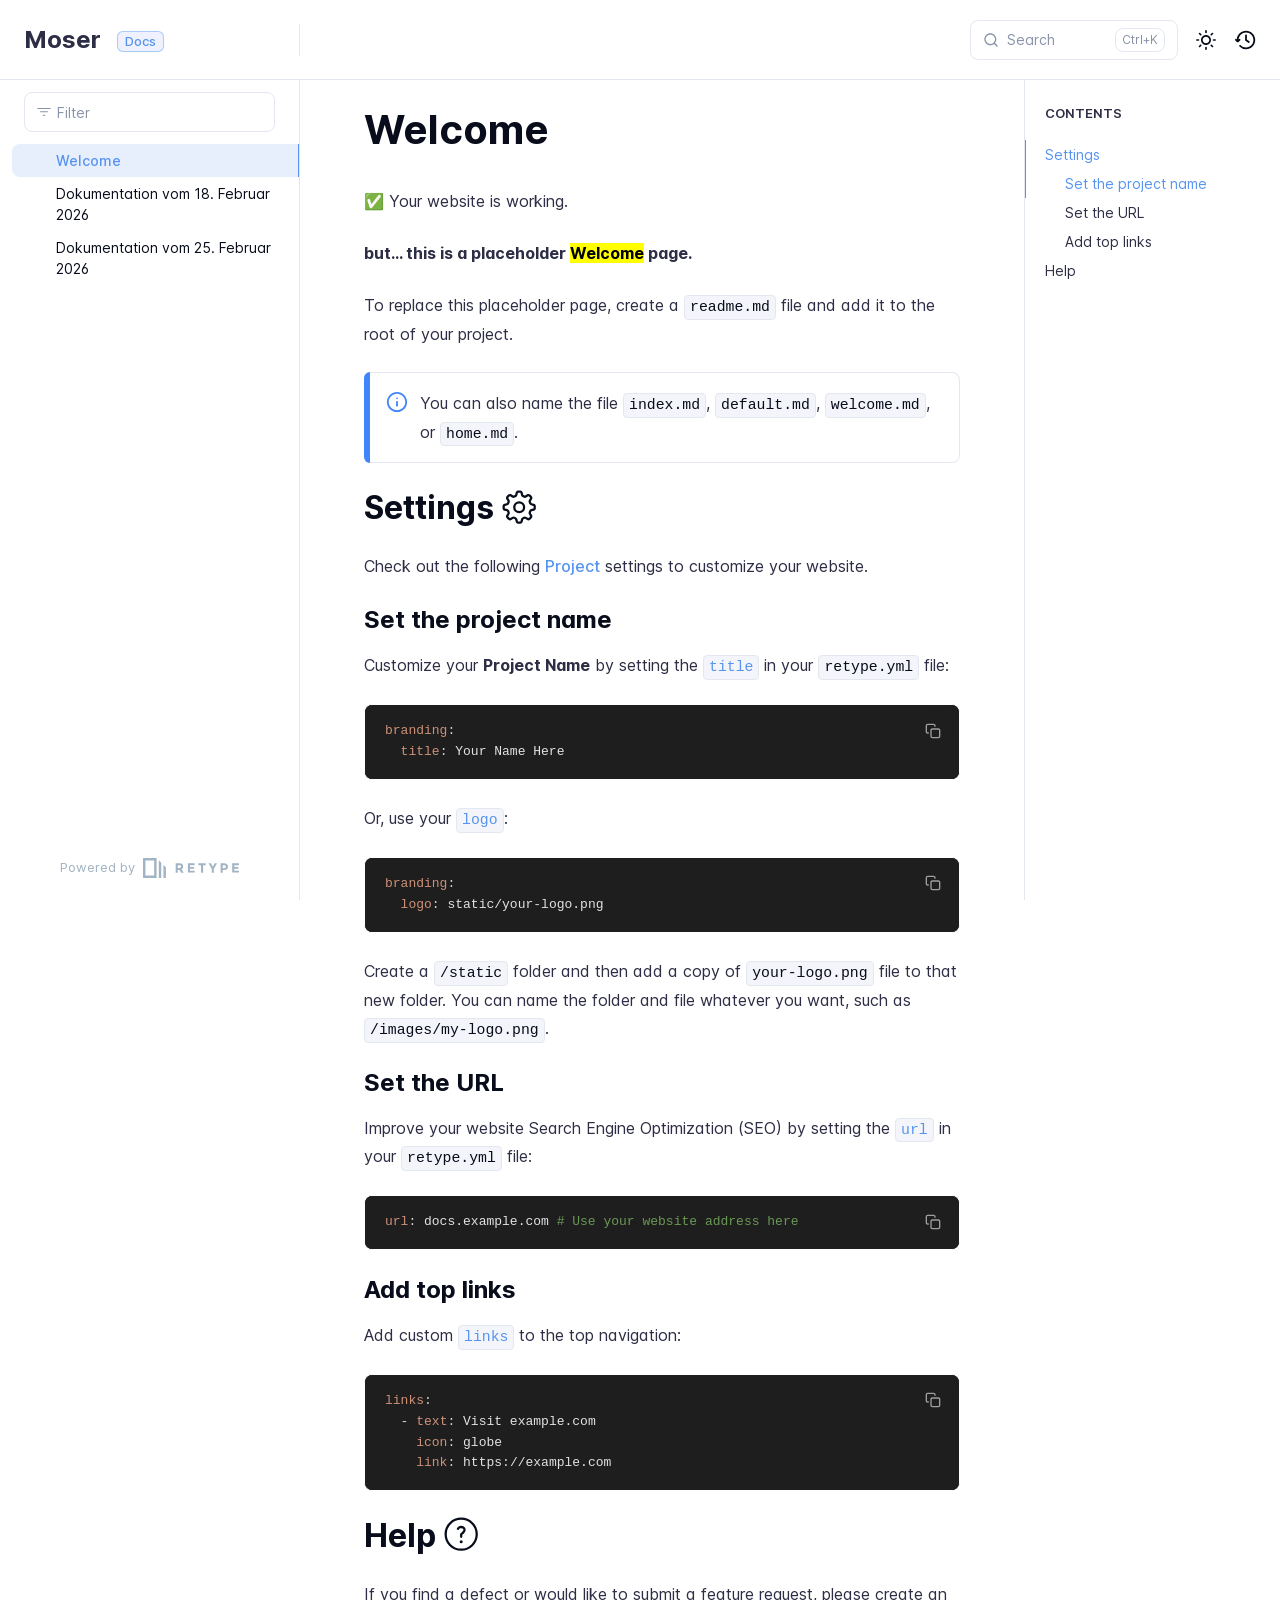
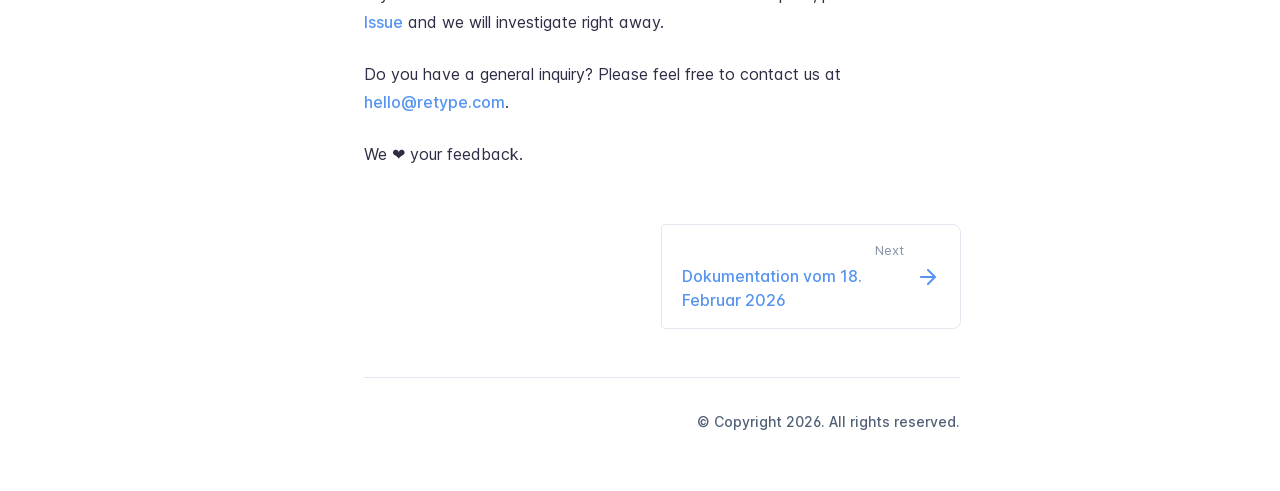
==== index.html @ 9b111029 "Refreshes Retype-generated documentation. Process triggered by damoser1." ====
<!DOCTYPE html>
<html lang="en" class="h-full">
<head>
    <meta charset="UTF-8">
    <meta name="viewport" content="width=device-width,initial-scale=1">
    <meta name="color-scheme" content="light dark">
    <meta name="turbo-cache-control" content="no-cache" data-turbo-track="reload" data-track-token="4.1.0.825922813975">

    <!-- See retype.com -->
    <meta name="generator" content="Retype 4.1.0">

    <!-- Primary Meta Tags -->
    <title>Welcome</title>
    <meta name="title" content="Welcome">
    <meta name="description" content="✅ Your website is working.">

    <!-- Canonical -->
    <link rel="canonical" href="/">

    <!-- Open Graph -->
    <meta property="og:type" content="website">
    <meta property="og:url" content="/">
    <meta property="og:title" content="Welcome">
    <meta property="og:description" content="✅ Your website is working.">
    <meta property="og:site_name" content="Moser">
    <meta property="og:locale" content="en_US">

    <script data-cfasync="false">(function(){var cl=document.documentElement.classList,ls=localStorage.getItem("retype_scheme"),hd=cl.contains("dark"),hl=cl.contains("light"),wm=window.matchMedia&&window.matchMedia("(prefers-color-scheme: dark)").matches;if(ls==="dark"||(!ls&&wm&&!hd&&!hl)){cl.remove("light");cl.add("dark")}else if(ls==="light"||(!ls&&!wm&&!hd&&!hl)){cl.remove("dark");cl.add("light")}})();</script>

    <link href="resources/css/retype.css?v=4.1.0.825922813975" rel="stylesheet">

    <script data-cfasync="false" src="resources/js/config.js?v=4.1.0.825922813975" data-turbo-eval="false" defer></script>
    <script data-cfasync="false" src="resources/js/retype.js?v=4.1.0" data-turbo-eval="false" defer></script>
    <script id="lunr-js" data-cfasync="false" src="resources/js/lunr.js?v=4.1.0.825922813975" data-turbo-eval="false" defer></script>
    <script id="prism-js" data-cfasync="false" src="resources/js/prism.js?v=4.1.0.825922813975" defer></script>
</head>
<body>
    <div id="retype-app" class="relative text-base antialiased text-base-text bg-base-bg font-body">
    <div class="absolute bottom-0 left-0" style="top: 5rem; right: 50%"></div>

    <header id="retype-header" class="sticky top-0 z-30 flex w-full h-16 bg-header-bg border-b border-header-border md:h-20">
        <div class="container relative flex items-center justify-between pr-6 grow md:justify-start">
            <!-- Mobile menu button skeleton -->
            <button v-cloak class="skeleton retype-mobile-menu-button flex items-center justify-center shrink-0 overflow-hidden dark:text-white focus:outline-hidden rounded-full w-10 h-10 ml-3.5 md:hidden"><svg xmlns="http://www.w3.org/2000/svg" class="mb-px shrink-0" width="24" height="24" viewBox="0 0 24 24" role="presentation" style="margin-bottom: 0px;"><g fill="currentColor"><path d="M2 4h20v2H2zM2 11h20v2H2zM2 18h20v2H2z"></path></g></svg></button>
            <div v-cloak id="retype-sidebar-left-toggle-button"></div>
    
            <!-- Logo -->
            <div class="flex items-center justify-between h-full py-2 md:w-75">
                <div class="flex items-center px-2 md:px-6">
                    <a id="retype-branding-logo" href="" class="flex items-center leading-snug text-2xl">
                        <span class="dark:text-white font-bold line-clamp-1 md:line-clamp-2">Moser</span>
                    </a><span id="retype-branding-label" class="inline-flex mt-1 px-2 py-1 ml-4 text-xs font-medium leading-none items-center rounded-md bg-branding-label-bg text-branding-label-text ring-1 ring-branding-label-border ring-inset md:inline-block">Docs</span>
                </div>
    
                <span class="hidden h-8 border-r md:inline-block border-base-border"></span>
            </div>
    
            <div class="flex justify-between md:grow">
                <!-- Top Nav -->
                <nav id="retype-header-nav" class="hidden md:flex">
                    <ul class="flex flex-col mb-4 md:pl-16 md:mb-0 md:flex-row md:items-center">
                        
                    </ul>
                </nav>
    
                <div v-cloak class="flex justify-end grow">
                    <div id="retype-mobile-search-button"></div>
                    <doc-search-desktop></doc-search-desktop>
    
                    <doc-theme-switch class="lg:ml-2"></doc-theme-switch>
                    <doc-history></doc-history>
                </div>
            </div>
        </div>
    </header>


    <div id="retype-container" class="container relative flex bg-white">
        <!-- Sidebar Skeleton -->
        <div v-cloak class="fixed flex flex-col shrink-0 duration-300 ease-in-out bg-sidebar-left-bg border-sidebar-left-border sidebar top-20 w-75 border-r h-screen md:sticky transition-transform skeleton">
        
            <div class="flex items-center h-16 px-6">
                <input id="retype-filter-input-mock" class="w-full h-10 pl-8 px-3 py-2 transition-colors duration-200 ease-linear bg-filter-bg border border-filter-border rounded-lg shadow-none md:text-sm hover:border-filter-border-hover focus:outline-hidden focus:border-filter-border-focus placeholder-filter-placeholder" type="text">
            </div>
        
            <div class="pl-6 mt-1 mb-4">
                <div class="w-32 h-3 mb-4 bg-skeleton-bg rounded-full loading"></div>
                <div class="w-48 h-3 mb-4 bg-skeleton-bg rounded-full loading"></div>
                <div class="w-40 h-3 mb-4 bg-skeleton-bg rounded-full loading"></div>
                <div class="w-32 h-3 mb-4 bg-skeleton-bg rounded-full loading"></div>
                <div class="w-48 h-3 mb-4 bg-skeleton-bg rounded-full loading"></div>
                <div class="w-40 h-3 mb-4 bg-skeleton-bg rounded-full loading"></div>
            </div>
        
            <div class="shrink-0 mt-auto bg-transparent dark:border-base-border">
                <a class="flex items-center justify-center flex-nowrap h-16 text-gray-350 dark:text-dark-400 hover:text-gray-600 dark:hover:text-dark-300 transition-colors duration-150 ease-in docs-powered-by" target="_blank" href="https://retype.com/" rel="noopener">
                    <span class="text-xs whitespace-nowrap">Powered by</span>
                    <svg xmlns="http://www.w3.org/2000/svg" class="ml-2" fill="currentColor" width="96" height="20" overflow="visible"><path d="M0 0v20h13.59V0H0zm11.15 17.54H2.44V2.46h8.71v15.08zM15.8 20h2.44V4.67L15.8 2.22zM20.45 6.89V20h2.44V9.34z"/><g><path d="M40.16 8.44c0 1.49-.59 2.45-1.75 2.88l2.34 3.32h-2.53l-2.04-2.96h-1.43v2.96h-2.06V5.36h3.5c1.43 0 2.46.24 3.07.73s.9 1.27.9 2.35zm-2.48 1.1c.26-.23.38-.59.38-1.09 0-.5-.13-.84-.4-1.03s-.73-.28-1.39-.28h-1.54v2.75h1.5c.72 0 1.2-.12 1.45-.35zM51.56 5.36V7.2h-4.59v1.91h4.13v1.76h-4.13v1.92h4.74v1.83h-6.79V5.36h6.64zM60.09 7.15v7.48h-2.06V7.15h-2.61V5.36h7.28v1.79h-2.61zM70.81 14.64h-2.06v-3.66l-3.19-5.61h2.23l1.99 3.45 1.99-3.45H74l-3.19 5.61v3.66zM83.99 6.19c.65.55.97 1.4.97 2.55s-.33 1.98-1 2.51-1.68.8-3.04.8h-1.23v2.59h-2.06V5.36h3.26c1.42 0 2.45.28 3.1.83zm-1.51 3.65c.25-.28.37-.69.37-1.22s-.16-.92-.48-1.14c-.32-.23-.82-.34-1.5-.34H79.7v3.12h1.38c.68 0 1.15-.14 1.4-.42zM95.85 5.36V7.2h-4.59v1.91h4.13v1.76h-4.13v1.92H96v1.83h-6.79V5.36h6.64z"/></g></svg>
                </a>
            </div>
        </div>
        
        <!-- Sidebar component -->
        <doc-sidebar v-cloak>
            <template #sidebar-footer>
                <div class="shrink-0 mt-auto border-t md:bg-transparent md:border-none dark:border-base-border">
        
                    <a class="flex items-center justify-center flex-nowrap h-16 text-gray-350 dark:text-dark-400 hover:text-gray-600 dark:hover:text-dark-300 transition-colors duration-150 ease-in docs-powered-by" target="_blank" href="https://retype.com/" rel="noopener">
                        <span class="text-xs whitespace-nowrap">Powered by</span>
                        <svg xmlns="http://www.w3.org/2000/svg" class="ml-2" fill="currentColor" width="96" height="20" overflow="visible"><path d="M0 0v20h13.59V0H0zm11.15 17.54H2.44V2.46h8.71v15.08zM15.8 20h2.44V4.67L15.8 2.22zM20.45 6.89V20h2.44V9.34z"/><g><path d="M40.16 8.44c0 1.49-.59 2.45-1.75 2.88l2.34 3.32h-2.53l-2.04-2.96h-1.43v2.96h-2.06V5.36h3.5c1.43 0 2.46.24 3.07.73s.9 1.27.9 2.35zm-2.48 1.1c.26-.23.38-.59.38-1.09 0-.5-.13-.84-.4-1.03s-.73-.28-1.39-.28h-1.54v2.75h1.5c.72 0 1.2-.12 1.45-.35zM51.56 5.36V7.2h-4.59v1.91h4.13v1.76h-4.13v1.92h4.74v1.83h-6.79V5.36h6.64zM60.09 7.15v7.48h-2.06V7.15h-2.61V5.36h7.28v1.79h-2.61zM70.81 14.64h-2.06v-3.66l-3.19-5.61h2.23l1.99 3.45 1.99-3.45H74l-3.19 5.61v3.66zM83.99 6.19c.65.55.97 1.4.97 2.55s-.33 1.98-1 2.51-1.68.8-3.04.8h-1.23v2.59h-2.06V5.36h3.26c1.42 0 2.45.28 3.1.83zm-1.51 3.65c.25-.28.37-.69.37-1.22s-.16-.92-.48-1.14c-.32-.23-.82-.34-1.5-.34H79.7v3.12h1.38c.68 0 1.15-.14 1.4-.42zM95.85 5.36V7.2h-4.59v1.91h4.13v1.76h-4.13v1.92H96v1.83h-6.79V5.36h6.64z"/></g></svg>
                    </a>
                </div>
            </template>
        </doc-sidebar>

        <div class="grow min-w-0 bg-body-bg">
            <!-- Render "toolbar" template here on api pages --><!-- Render page content -->
<div class="flex">
    <div id="retype-main" class="min-w-0 p-4 grow md:px-16">
        <main class="relative pb-12 lg:pt-2">
            <div class="retype-markdown" id="retype-content">
                <!-- Rendered if sidebar right is enabled -->
                <div id="retype-sidebar-right-toggle"></div>
                <!-- Page content  -->
<doc-anchor-target id="welcome" class="break-words">
    <h1>
        <doc-anchor-trigger class="header-anchor-trigger" to="#welcome">#</doc-anchor-trigger>
        <span>Welcome</span>
    </h1>
</doc-anchor-target>
<p><span class="docs-emoji">&#x2705;</span> Your website is working.</p>
<p><strong>but... this is a placeholder <mark>Welcome</mark> page.</strong></p>
<p>To replace this placeholder page, create a <code translate="no" v-pre>readme.md</code> file and add it to the root of your project.</p>
<div class="flex mb-6">
    <div class="shrink-0 w-1.5 rounded-tl-lg rounded-bl-lg bg-callout-primary"></div>
    <div class="flex w-full py-4 border border-l-0 rounded-tr-lg rounded-br-lg doc-callout bg-callout-base-bg border-callout-base-border" role="alert">
        <div class="flex items-center ml-4 h-7">
            <svg xmlns="http://www.w3.org/2000/svg" class="mb-px text-callout-primary" width="22" height="22" viewBox="0 0 24 24" role="presentation">
                <g fill="currentColor"><g>
                    <path d="M12 1C5.93 1 1 5.93 1 12s4.93 11 11 11 11-4.93 11-11S18.07 1 12 1zm0 20c-4.96 0-9-4.04-9-9s4.04-9 9-9 9 4.04 9 9-4.04 9-9 9z"></path>
                    <path d="M12 11c-.55 0-1 .45-1 1v4c0 .55.45 1 1 1s1-.45 1-1v-4c0-.55-.45-1-1-1zM12.01 7c-.56 0-1 .45-1 1s.45 1 1 1 1-.45 1-1-.45-1-1-1z"></path>
                    <path fill="none" d="M0 0h24v24H0z"></path>
                </g></g>
            </svg>
        </div>
        <div class="pr-5 ml-3 w-full">
<p>You can also name the file <code translate="no" v-pre>index.md</code>, <code translate="no" v-pre>default.md</code>, <code translate="no" v-pre>welcome.md</code>, or <code translate="no" v-pre>home.md</code>.</p>
        </div>
    </div>
</div>
<doc-anchor-target id="settings">
    <h2>
        <doc-anchor-trigger class="header-anchor-trigger" to="#settings">#</doc-anchor-trigger>
        <span>Settings <svg xmlns="http://www.w3.org/2000/svg" class="docs-icon" viewBox="0 0 24 24" role="presentation"><g fill="currentColor"><g><path d="M16 12a4 4 0 1 1-8 0 4 4 0 0 1 8 0Zm-1.5 0a2.5 2.5 0 1 0-5 0 2.5 2.5 0 0 0 5 0Z"/><path d="M12 1c.266 0 .532.009.797.028.763.055 1.345.617 1.512 1.304l.352 1.45c.019.078.09.171.225.221.247.089.49.19.728.302.13.061.246.044.315.002l1.275-.776c.603-.368 1.411-.353 1.99.147.402.349.78.726 1.128 1.129.501.578.515 1.386.147 1.99l-.776 1.274c-.042.069-.058.185.002.315.112.238.213.481.303.728.048.135.142.205.22.225l1.45.352c.687.167 1.249.749 1.303 1.512.038.531.038 1.063 0 1.594-.054.763-.616 1.345-1.303 1.512l-1.45.352c-.078.019-.171.09-.221.225-.089.248-.19.491-.302.728-.061.13-.044.246-.002.315l.776 1.275c.368.603.353 1.411-.147 1.99-.349.402-.726.78-1.129 1.128-.578.501-1.386.515-1.99.147l-1.274-.776c-.069-.042-.185-.058-.314.002a8.606 8.606 0 0 1-.729.303c-.135.048-.205.142-.225.22l-.352 1.45c-.167.687-.749 1.249-1.512 1.303-.531.038-1.063.038-1.594 0-.763-.054-1.345-.616-1.512-1.303l-.352-1.45c-.019-.078-.09-.171-.225-.221a8.138 8.138 0 0 1-.728-.302c-.13-.061-.246-.044-.315-.002l-1.275.776c-.603.368-1.411.353-1.99-.147-.402-.349-.78-.726-1.128-1.129-.501-.578-.515-1.386-.147-1.99l.776-1.274c.042-.069.058-.185-.002-.314a8.606 8.606 0 0 1-.303-.729c-.048-.135-.142-.205-.22-.225l-1.45-.352c-.687-.167-1.249-.749-1.304-1.512a11.158 11.158 0 0 1 0-1.594c.055-.763.617-1.345 1.304-1.512l1.45-.352c.078-.019.171-.09.221-.225.089-.248.19-.491.302-.728.061-.13.044-.246.002-.315l-.776-1.275c-.368-.603-.353-1.411.147-1.99.349-.402.726-.78 1.129-1.128.578-.501 1.386-.515 1.99-.147l1.274.776c.069.042.185.058.315-.002.238-.112.481-.213.728-.303.135-.048.205-.142.225-.22l.352-1.45c.167-.687.749-1.249 1.512-1.304C11.466 1.01 11.732 1 12 1Zm-.69 1.525c-.055.004-.135.05-.161.161l-.353 1.45a1.832 1.832 0 0 1-1.172 1.277 7.147 7.147 0 0 0-.6.249 1.833 1.833 0 0 1-1.734-.074l-1.274-.776c-.098-.06-.186-.036-.228 0a9.774 9.774 0 0 0-.976.976c-.036.042-.06.131 0 .228l.776 1.274c.314.529.342 1.18.074 1.734a7.147 7.147 0 0 0-.249.6 1.831 1.831 0 0 1-1.278 1.173l-1.45.351c-.11.027-.156.107-.16.162a9.63 9.63 0 0 0 0 1.38c.004.055.05.135.161.161l1.45.353a1.832 1.832 0 0 1 1.277 1.172c.074.204.157.404.249.6.268.553.24 1.204-.074 1.733l-.776 1.275c-.06.098-.036.186 0 .228.301.348.628.675.976.976.042.036.131.06.228 0l1.274-.776a1.83 1.83 0 0 1 1.734-.075c.196.093.396.176.6.25a1.831 1.831 0 0 1 1.173 1.278l.351 1.45c.027.11.107.156.162.16a9.63 9.63 0 0 0 1.38 0c.055-.004.135-.05.161-.161l.353-1.45a1.834 1.834 0 0 1 1.172-1.278 6.82 6.82 0 0 0 .6-.248 1.831 1.831 0 0 1 1.733.074l1.275.776c.098.06.186.036.228 0 .348-.301.675-.628.976-.976.036-.042.06-.131 0-.228l-.776-1.275a1.834 1.834 0 0 1-.075-1.733c.093-.196.176-.396.25-.6a1.831 1.831 0 0 1 1.278-1.173l1.45-.351c.11-.027.156-.107.16-.162a9.63 9.63 0 0 0 0-1.38c-.004-.055-.05-.135-.161-.161l-1.45-.353c-.626-.152-1.08-.625-1.278-1.172a6.576 6.576 0 0 0-.248-.6 1.833 1.833 0 0 1 .074-1.734l.776-1.274c.06-.098.036-.186 0-.228a9.774 9.774 0 0 0-.976-.976c-.042-.036-.131-.06-.228 0l-1.275.776a1.831 1.831 0 0 1-1.733.074 6.88 6.88 0 0 0-.6-.249 1.835 1.835 0 0 1-1.173-1.278l-.351-1.45c-.027-.11-.107-.156-.162-.16a9.63 9.63 0 0 0-1.38 0Z"/></g></g></svg></span>
    </h2>
</doc-anchor-target>
<p>Check out the following <a href="https://retype.com/configuration/project/">Project</a> settings to customize your website.</p>
<doc-anchor-target id="set-the-project-name">
    <h3>
        <doc-anchor-trigger class="header-anchor-trigger" to="#set-the-project-name">#</doc-anchor-trigger>
        <span>Set the project name</span>
    </h3>
</doc-anchor-target>
<p>Customize your <strong>Project Name</strong> by setting the <a href="https://retype.com/configuration/project#title"><code translate="no" v-pre>title</code></a> in your <code translate="no" v-pre>retype.yml</code> file:</p>
<div id="set-the-project-name-code-1" class="codeblock-wrapper"><doc-codeblock>
<pre translate="no" class="language-yaml"><code v-pre class="language-yaml">branding:
  title: Your Name Here</code></pre>
</doc-codeblock></div>
<p>Or, use your <a href="https://retype.com/configuration/project/#logo"><code translate="no" v-pre>logo</code></a>:</p>
<div id="set-the-project-name-code-2" class="codeblock-wrapper"><doc-codeblock>
<pre translate="no" class="language-yaml"><code v-pre class="language-yaml">branding:
  logo: static/your-logo.png</code></pre>
</doc-codeblock></div>
<p>Create a <code translate="no" v-pre>/static</code> folder and then add a copy of <code translate="no" v-pre>your-logo.png</code> file to that new folder. You can name the folder and file whatever you want, such as <code translate="no" v-pre>/images/my-logo.png</code>.</p>
<doc-anchor-target id="set-the-url">
    <h3>
        <doc-anchor-trigger class="header-anchor-trigger" to="#set-the-url">#</doc-anchor-trigger>
        <span>Set the URL</span>
    </h3>
</doc-anchor-target>
<p>Improve your website Search Engine Optimization (SEO) by setting the <a href="https://retype.com/configuration/project#url"><code translate="no" v-pre>url</code></a> in your <code translate="no" v-pre>retype.yml</code> file:</p>
<div id="set-the-url-code-1" class="codeblock-wrapper"><doc-codeblock>
<pre translate="no" class="language-yaml"><code v-pre class="language-yaml">url: docs.example.com # Use your website address here</code></pre>
</doc-codeblock></div>
<doc-anchor-target id="add-top-links">
    <h3>
        <doc-anchor-trigger class="header-anchor-trigger" to="#add-top-links">#</doc-anchor-trigger>
        <span>Add top links</span>
    </h3>
</doc-anchor-target>
<p>Add custom <a href="https://retype.com/configuration/project/#links"><code translate="no" v-pre>links</code></a> to the top navigation:</p>
<div id="add-top-links-code-1" class="codeblock-wrapper"><doc-codeblock>
<pre translate="no" class="language-yaml"><code v-pre class="language-yaml">links:
  - text: Visit example.com
    icon: globe
    link: https://example.com</code></pre>
</doc-codeblock></div>
<doc-anchor-target id="help">
    <h2>
        <doc-anchor-trigger class="header-anchor-trigger" to="#help">#</doc-anchor-trigger>
        <span>Help <svg xmlns="http://www.w3.org/2000/svg" class="docs-icon" viewBox="0 0 24 24" role="presentation"><g fill="currentColor"><g><path d="M10.97 8.265a1.45 1.45 0 0 0-.487.57.75.75 0 0 1-1.341-.67c.2-.402.513-.826.997-1.148C10.627 6.69 11.244 6.5 12 6.5c.658 0 1.369.195 1.934.619a2.45 2.45 0 0 1 1.004 2.006c0 1.033-.513 1.72-1.027 2.215-.19.183-.399.358-.579.508l-.147.123a4.329 4.329 0 0 0-.435.409v1.37a.75.75 0 1 1-1.5 0v-1.473c0-.237.067-.504.247-.736.22-.28.486-.517.718-.714l.183-.153.001-.001c.172-.143.324-.27.47-.412.368-.355.569-.676.569-1.136a.953.953 0 0 0-.404-.806C12.766 8.118 12.384 8 12 8c-.494 0-.814.121-1.03.265ZM13 17a1 1 0 1 1-2 0 1 1 0 0 1 2 0Z"/><path d="M12 1c6.075 0 11 4.925 11 11s-4.925 11-11 11S1 18.075 1 12 5.925 1 12 1ZM2.5 12a9.5 9.5 0 0 0 9.5 9.5 9.5 9.5 0 0 0 9.5-9.5A9.5 9.5 0 0 0 12 2.5 9.5 9.5 0 0 0 2.5 12Z"/></g></g></svg></span>
    </h2>
</doc-anchor-target>
<p>If you find a defect or would like to submit a feature request, please create an <a href="https://github.com/retypeapp/retype/issues">Issue</a> and we will investigate right away.</p>
<p>Do you have a general inquiry? Please feel free to contact us at <a href="mailto:hello@retype.com">hello@retype.com</a>.</p>
<p>We <span class="docs-emoji">&#x2764;&#xFE0F;</span> your feedback.</p>

                
                <!-- Required only on API pages -->
                <doc-toolbar-member-filter-no-results></doc-toolbar-member-filter-no-results>
            </div>
            <footer id="retype-content-footer" class="clear-both">
            
                <nav id="retype-nextprev" class="print:hidden flex mt-14">
                    <div class="w-1/2">
                    </div>
            
                    <div class="w-1/2">
                        <a class="px-5 py-4 -mx-px h-full flex items-center justify-end break-normal font-medium text-body-link border border-base-border hover:border-base-border-hover rounded-l rounded-r-lg transition-colors duration-150 relative hover:z-5" href="2026-18-02/">
                            <span>
                                <span class="block text-xs font-normal text-right text-base-text-muted">Next</span>
                                <span class="block mt-1">Dokumentation vom 18. Februar 2026</span>
                            </span>
                            <svg xmlns="http://www.w3.org/2000/svg" class="ml-3" width="24" height="24" viewBox="0 0 24 24" fill="currentColor" overflow="visible"><path d="M19.92 12.38a1 1 0 00-.22-1.09l-7-7a.996.996 0 10-1.41 1.41l5.3 5.3H5c-.55 0-1 .45-1 1s.45 1 1 1h11.59l-5.29 5.29a.996.996 0 000 1.41c.19.2.44.3.7.3s.51-.1.71-.29l7-7c.09-.09.16-.21.21-.33z" /><path fill="none" d="M0 0h24v24H0z" /></svg>
                        </a>
                    </div>
                </nav>
            </footer>
        </main>

        <div id="retype-page-footer" class="print:border-none border-t border-base-border pt-6 mb-8">
            <footer class="flex flex-wrap items-center justify-between print:justify-center">
                <div id="retype-footer-links" class="print:hidden">
                    <ul class="flex flex-wrap items-center text-sm">
                    </ul>
                </div>
                <div id="retype-copyright" class="print:justify-center py-2 text-footer-text font-footer-link text-sm leading-relaxed"><p>© Copyright 2026. All rights reserved.</p></div>
            </footer>
        </div>
    </div>

    <!-- Rendered if sidebar right is enabled -->
    <!-- Sidebar right skeleton-->
    <div v-cloak class="fixed top-0 bottom-0 right-0 translate-x-full bg-sidebar-right-bg border-sidebar-right-border lg:sticky lg:border-l lg:shrink-0 lg:pt-6 lg:translate-x-0 sm:w-1/2 lg:w-64 lg:z-0 md:w-104 sidebar-right skeleton">
        <div class="pl-5">
            <div class="w-32 h-3 mb-4 bg-skeleton-bg rounded-full loading"></div>
            <div class="w-48 h-3 mb-4 bg-skeleton-bg rounded-full loading"></div>
            <div class="w-40 h-3 mb-4 bg-skeleton-bg rounded-full loading"></div>
        </div>
    </div>

    <!-- User should be able to hide sidebar right -->
    <doc-sidebar-right v-cloak></doc-sidebar-right>
</div>

        </div>
    </div>

    <doc-search-mobile></doc-search-mobile>
    <doc-back-to-top></doc-back-to-top>
</div>


    <div id="retype-overlay-target"></div>

    <script data-cfasync="false">window.__DOCS__ = { "title": "Welcome", isRoot: true, level: 0, icon: "file", hasPrism: true, hasMermaid: false, hasMath: false, tocDepth: 23 }</script>
</body>
</html>
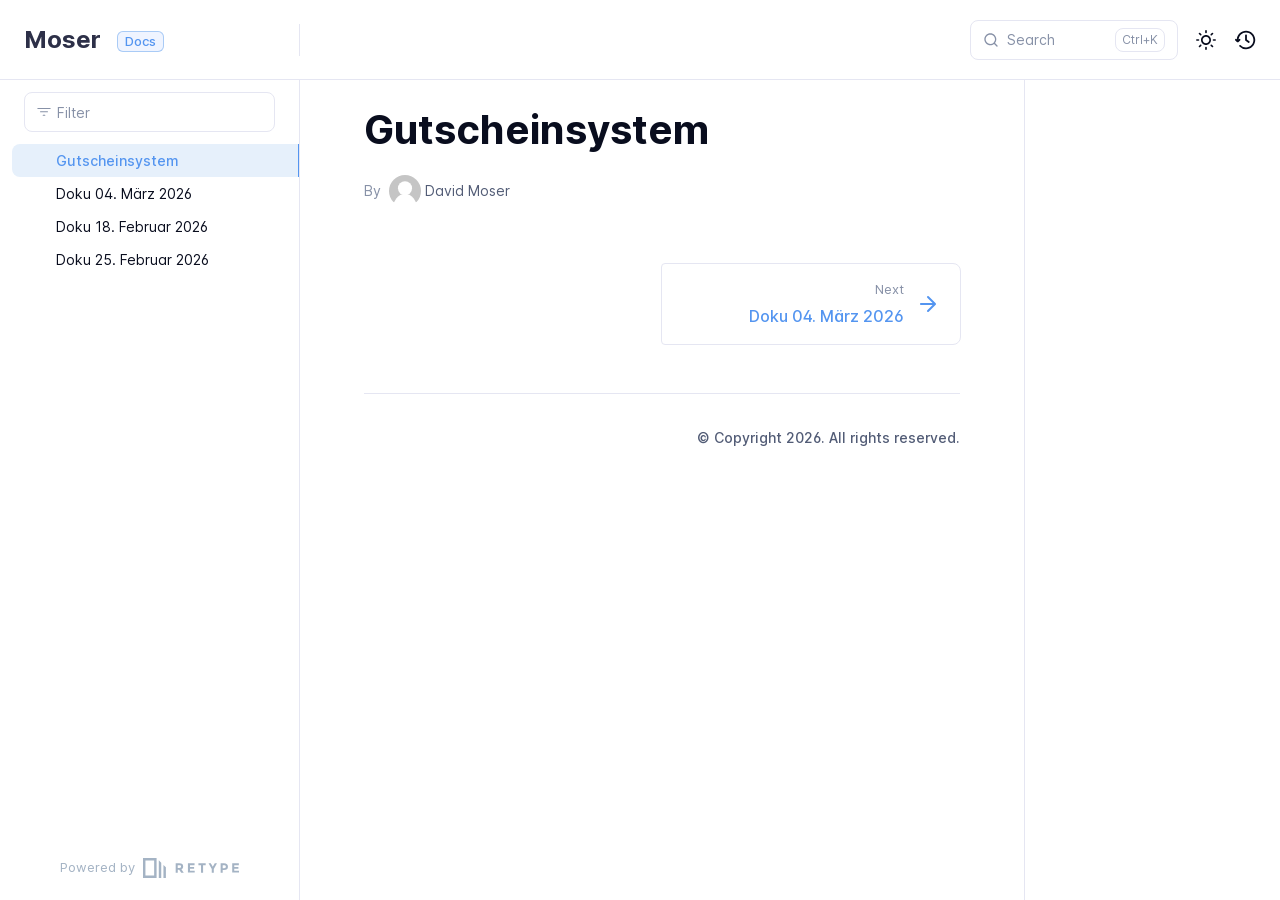
==== commit d01f5009: "Refreshes Retype-generated documentation. Process triggered by damoser1." ====
--- a/index.html
+++ b/index.html
@@ -4,15 +4,14 @@
     <meta charset="UTF-8">
     <meta name="viewport" content="width=device-width,initial-scale=1">
     <meta name="color-scheme" content="light dark">
-    <meta name="turbo-cache-control" content="no-cache" data-turbo-track="reload" data-track-token="4.1.0.825922813975">
+    <meta name="turbo-cache-control" content="no-cache" data-turbo-track="reload" data-track-token="4.1.0.825937751761">
 
     <!-- See retype.com -->
     <meta name="generator" content="Retype 4.1.0">
 
     <!-- Primary Meta Tags -->
-    <title>Welcome</title>
-    <meta name="title" content="Welcome">
-    <meta name="description" content="✅ Your website is working.">
+    <title>Gutscheinsystem</title>
+    <meta name="title" content="Gutscheinsystem">
 
     <!-- Canonical -->
     <link rel="canonical" href="/">
@@ -20,19 +19,17 @@
     <!-- Open Graph -->
     <meta property="og:type" content="website">
     <meta property="og:url" content="/">
-    <meta property="og:title" content="Welcome">
-    <meta property="og:description" content="✅ Your website is working.">
+    <meta property="og:title" content="Gutscheinsystem">
     <meta property="og:site_name" content="Moser">
     <meta property="og:locale" content="en_US">
 
     <script data-cfasync="false">(function(){var cl=document.documentElement.classList,ls=localStorage.getItem("retype_scheme"),hd=cl.contains("dark"),hl=cl.contains("light"),wm=window.matchMedia&&window.matchMedia("(prefers-color-scheme: dark)").matches;if(ls==="dark"||(!ls&&wm&&!hd&&!hl)){cl.remove("light");cl.add("dark")}else if(ls==="light"||(!ls&&!wm&&!hd&&!hl)){cl.remove("dark");cl.add("light")}})();</script>
 
-    <link href="resources/css/retype.css?v=4.1.0.825922813975" rel="stylesheet">
-
-    <script data-cfasync="false" src="resources/js/config.js?v=4.1.0.825922813975" data-turbo-eval="false" defer></script>
+    <link href="resources/css/retype.css?v=4.1.0.825937751761" rel="stylesheet">
+
+    <script data-cfasync="false" src="resources/js/config.js?v=4.1.0.825937751761" data-turbo-eval="false" defer></script>
     <script data-cfasync="false" src="resources/js/retype.js?v=4.1.0" data-turbo-eval="false" defer></script>
-    <script id="lunr-js" data-cfasync="false" src="resources/js/lunr.js?v=4.1.0.825922813975" data-turbo-eval="false" defer></script>
-    <script id="prism-js" data-cfasync="false" src="resources/js/prism.js?v=4.1.0.825922813975" defer></script>
+    <script id="lunr-js" data-cfasync="false" src="resources/js/lunr.js?v=4.1.0.825937751761" data-turbo-eval="false" defer></script>
 </head>
 <body>
     <div id="retype-app" class="relative text-base antialiased text-base-text bg-base-bg font-body">
@@ -122,88 +119,24 @@
                 <!-- Rendered if sidebar right is enabled -->
                 <div id="retype-sidebar-right-toggle"></div>
                 <!-- Page content  -->
-<doc-anchor-target id="welcome" class="break-words">
+<doc-anchor-target id="gutscheinsystem" class="break-words">
     <h1>
-        <doc-anchor-trigger class="header-anchor-trigger" to="#welcome">#</doc-anchor-trigger>
-        <span>Welcome</span>
+        <doc-anchor-trigger class="header-anchor-trigger" to="#gutscheinsystem">#</doc-anchor-trigger>
+        <span>Gutscheinsystem</span>
     </h1>
 </doc-anchor-target>
-<p><span class="docs-emoji">&#x2705;</span> Your website is working.</p>
-<p><strong>but... this is a placeholder <mark>Welcome</mark> page.</strong></p>
-<p>To replace this placeholder page, create a <code translate="no" v-pre>readme.md</code> file and add it to the root of your project.</p>
-<div class="flex mb-6">
-    <div class="shrink-0 w-1.5 rounded-tl-lg rounded-bl-lg bg-callout-primary"></div>
-    <div class="flex w-full py-4 border border-l-0 rounded-tr-lg rounded-br-lg doc-callout bg-callout-base-bg border-callout-base-border" role="alert">
-        <div class="flex items-center ml-4 h-7">
-            <svg xmlns="http://www.w3.org/2000/svg" class="mb-px text-callout-primary" width="22" height="22" viewBox="0 0 24 24" role="presentation">
-                <g fill="currentColor"><g>
-                    <path d="M12 1C5.93 1 1 5.93 1 12s4.93 11 11 11 11-4.93 11-11S18.07 1 12 1zm0 20c-4.96 0-9-4.04-9-9s4.04-9 9-9 9 4.04 9 9-4.04 9-9 9z"></path>
-                    <path d="M12 11c-.55 0-1 .45-1 1v4c0 .55.45 1 1 1s1-.45 1-1v-4c0-.55-.45-1-1-1zM12.01 7c-.56 0-1 .45-1 1s.45 1 1 1 1-.45 1-1-.45-1-1-1z"></path>
-                    <path fill="none" d="M0 0h24v24H0z"></path>
-                </g></g>
-            </svg>
-        </div>
-        <div class="pr-5 ml-3 w-full">
-<p>You can also name the file <code translate="no" v-pre>index.md</code>, <code translate="no" v-pre>default.md</code>, <code translate="no" v-pre>welcome.md</code>, or <code translate="no" v-pre>home.md</code>.</p>
+<div class="-mt-3 mb-12 flex flex-wrap text-sm text-gray-400 dark:text-dark-350 items-center">
+    <div class="flex items-center">
+        <div>By</div>
+        <div class="ml-2 flex items-center">
+          <div class="shrink-0 w-8 h-8 overflow-hidden rounded-full">
+            <svg width="2rem" height="2rem" xmlns="http://www.w3.org/2000/svg" fill="white"><g><rect width="2rem" height="1.7rem" fill="#c5c5c5"/><circle r="0.44rem" cy="0.83rem" cx="1rem"/><ellipse ry="0.96rem" rx="0.77rem" cy="2.15rem" cx="1rem"/></g></svg>
+          </div>
+          <div class="ml-1 whitespace-nowrap text-gray-500 dark:text-dark-350">David Moser</div>
         </div>
     </div>
 </div>
-<doc-anchor-target id="settings">
-    <h2>
-        <doc-anchor-trigger class="header-anchor-trigger" to="#settings">#</doc-anchor-trigger>
-        <span>Settings <svg xmlns="http://www.w3.org/2000/svg" class="docs-icon" viewBox="0 0 24 24" role="presentation"><g fill="currentColor"><g><path d="M16 12a4 4 0 1 1-8 0 4 4 0 0 1 8 0Zm-1.5 0a2.5 2.5 0 1 0-5 0 2.5 2.5 0 0 0 5 0Z"/><path d="M12 1c.266 0 .532.009.797.028.763.055 1.345.617 1.512 1.304l.352 1.45c.019.078.09.171.225.221.247.089.49.19.728.302.13.061.246.044.315.002l1.275-.776c.603-.368 1.411-.353 1.99.147.402.349.78.726 1.128 1.129.501.578.515 1.386.147 1.99l-.776 1.274c-.042.069-.058.185.002.315.112.238.213.481.303.728.048.135.142.205.22.225l1.45.352c.687.167 1.249.749 1.303 1.512.038.531.038 1.063 0 1.594-.054.763-.616 1.345-1.303 1.512l-1.45.352c-.078.019-.171.09-.221.225-.089.248-.19.491-.302.728-.061.13-.044.246-.002.315l.776 1.275c.368.603.353 1.411-.147 1.99-.349.402-.726.78-1.129 1.128-.578.501-1.386.515-1.99.147l-1.274-.776c-.069-.042-.185-.058-.314.002a8.606 8.606 0 0 1-.729.303c-.135.048-.205.142-.225.22l-.352 1.45c-.167.687-.749 1.249-1.512 1.303-.531.038-1.063.038-1.594 0-.763-.054-1.345-.616-1.512-1.303l-.352-1.45c-.019-.078-.09-.171-.225-.221a8.138 8.138 0 0 1-.728-.302c-.13-.061-.246-.044-.315-.002l-1.275.776c-.603.368-1.411.353-1.99-.147-.402-.349-.78-.726-1.128-1.129-.501-.578-.515-1.386-.147-1.99l.776-1.274c.042-.069.058-.185-.002-.314a8.606 8.606 0 0 1-.303-.729c-.048-.135-.142-.205-.22-.225l-1.45-.352c-.687-.167-1.249-.749-1.304-1.512a11.158 11.158 0 0 1 0-1.594c.055-.763.617-1.345 1.304-1.512l1.45-.352c.078-.019.171-.09.221-.225.089-.248.19-.491.302-.728.061-.13.044-.246.002-.315l-.776-1.275c-.368-.603-.353-1.411.147-1.99.349-.402.726-.78 1.129-1.128.578-.501 1.386-.515 1.99-.147l1.274.776c.069.042.185.058.315-.002.238-.112.481-.213.728-.303.135-.048.205-.142.225-.22l.352-1.45c.167-.687.749-1.249 1.512-1.304C11.466 1.01 11.732 1 12 1Zm-.69 1.525c-.055.004-.135.05-.161.161l-.353 1.45a1.832 1.832 0 0 1-1.172 1.277 7.147 7.147 0 0 0-.6.249 1.833 1.833 0 0 1-1.734-.074l-1.274-.776c-.098-.06-.186-.036-.228 0a9.774 9.774 0 0 0-.976.976c-.036.042-.06.131 0 .228l.776 1.274c.314.529.342 1.18.074 1.734a7.147 7.147 0 0 0-.249.6 1.831 1.831 0 0 1-1.278 1.173l-1.45.351c-.11.027-.156.107-.16.162a9.63 9.63 0 0 0 0 1.38c.004.055.05.135.161.161l1.45.353a1.832 1.832 0 0 1 1.277 1.172c.074.204.157.404.249.6.268.553.24 1.204-.074 1.733l-.776 1.275c-.06.098-.036.186 0 .228.301.348.628.675.976.976.042.036.131.06.228 0l1.274-.776a1.83 1.83 0 0 1 1.734-.075c.196.093.396.176.6.25a1.831 1.831 0 0 1 1.173 1.278l.351 1.45c.027.11.107.156.162.16a9.63 9.63 0 0 0 1.38 0c.055-.004.135-.05.161-.161l.353-1.45a1.834 1.834 0 0 1 1.172-1.278 6.82 6.82 0 0 0 .6-.248 1.831 1.831 0 0 1 1.733.074l1.275.776c.098.06.186.036.228 0 .348-.301.675-.628.976-.976.036-.042.06-.131 0-.228l-.776-1.275a1.834 1.834 0 0 1-.075-1.733c.093-.196.176-.396.25-.6a1.831 1.831 0 0 1 1.278-1.173l1.45-.351c.11-.027.156-.107.16-.162a9.63 9.63 0 0 0 0-1.38c-.004-.055-.05-.135-.161-.161l-1.45-.353c-.626-.152-1.08-.625-1.278-1.172a6.576 6.576 0 0 0-.248-.6 1.833 1.833 0 0 1 .074-1.734l.776-1.274c.06-.098.036-.186 0-.228a9.774 9.774 0 0 0-.976-.976c-.042-.036-.131-.06-.228 0l-1.275.776a1.831 1.831 0 0 1-1.733.074 6.88 6.88 0 0 0-.6-.249 1.835 1.835 0 0 1-1.173-1.278l-.351-1.45c-.027-.11-.107-.156-.162-.16a9.63 9.63 0 0 0-1.38 0Z"/></g></g></svg></span>
-    </h2>
-</doc-anchor-target>
-<p>Check out the following <a href="https://retype.com/configuration/project/">Project</a> settings to customize your website.</p>
-<doc-anchor-target id="set-the-project-name">
-    <h3>
-        <doc-anchor-trigger class="header-anchor-trigger" to="#set-the-project-name">#</doc-anchor-trigger>
-        <span>Set the project name</span>
-    </h3>
-</doc-anchor-target>
-<p>Customize your <strong>Project Name</strong> by setting the <a href="https://retype.com/configuration/project#title"><code translate="no" v-pre>title</code></a> in your <code translate="no" v-pre>retype.yml</code> file:</p>
-<div id="set-the-project-name-code-1" class="codeblock-wrapper"><doc-codeblock>
-<pre translate="no" class="language-yaml"><code v-pre class="language-yaml">branding:
-  title: Your Name Here</code></pre>
-</doc-codeblock></div>
-<p>Or, use your <a href="https://retype.com/configuration/project/#logo"><code translate="no" v-pre>logo</code></a>:</p>
-<div id="set-the-project-name-code-2" class="codeblock-wrapper"><doc-codeblock>
-<pre translate="no" class="language-yaml"><code v-pre class="language-yaml">branding:
-  logo: static/your-logo.png</code></pre>
-</doc-codeblock></div>
-<p>Create a <code translate="no" v-pre>/static</code> folder and then add a copy of <code translate="no" v-pre>your-logo.png</code> file to that new folder. You can name the folder and file whatever you want, such as <code translate="no" v-pre>/images/my-logo.png</code>.</p>
-<doc-anchor-target id="set-the-url">
-    <h3>
-        <doc-anchor-trigger class="header-anchor-trigger" to="#set-the-url">#</doc-anchor-trigger>
-        <span>Set the URL</span>
-    </h3>
-</doc-anchor-target>
-<p>Improve your website Search Engine Optimization (SEO) by setting the <a href="https://retype.com/configuration/project#url"><code translate="no" v-pre>url</code></a> in your <code translate="no" v-pre>retype.yml</code> file:</p>
-<div id="set-the-url-code-1" class="codeblock-wrapper"><doc-codeblock>
-<pre translate="no" class="language-yaml"><code v-pre class="language-yaml">url: docs.example.com # Use your website address here</code></pre>
-</doc-codeblock></div>
-<doc-anchor-target id="add-top-links">
-    <h3>
-        <doc-anchor-trigger class="header-anchor-trigger" to="#add-top-links">#</doc-anchor-trigger>
-        <span>Add top links</span>
-    </h3>
-</doc-anchor-target>
-<p>Add custom <a href="https://retype.com/configuration/project/#links"><code translate="no" v-pre>links</code></a> to the top navigation:</p>
-<div id="add-top-links-code-1" class="codeblock-wrapper"><doc-codeblock>
-<pre translate="no" class="language-yaml"><code v-pre class="language-yaml">links:
-  - text: Visit example.com
-    icon: globe
-    link: https://example.com</code></pre>
-</doc-codeblock></div>
-<doc-anchor-target id="help">
-    <h2>
-        <doc-anchor-trigger class="header-anchor-trigger" to="#help">#</doc-anchor-trigger>
-        <span>Help <svg xmlns="http://www.w3.org/2000/svg" class="docs-icon" viewBox="0 0 24 24" role="presentation"><g fill="currentColor"><g><path d="M10.97 8.265a1.45 1.45 0 0 0-.487.57.75.75 0 0 1-1.341-.67c.2-.402.513-.826.997-1.148C10.627 6.69 11.244 6.5 12 6.5c.658 0 1.369.195 1.934.619a2.45 2.45 0 0 1 1.004 2.006c0 1.033-.513 1.72-1.027 2.215-.19.183-.399.358-.579.508l-.147.123a4.329 4.329 0 0 0-.435.409v1.37a.75.75 0 1 1-1.5 0v-1.473c0-.237.067-.504.247-.736.22-.28.486-.517.718-.714l.183-.153.001-.001c.172-.143.324-.27.47-.412.368-.355.569-.676.569-1.136a.953.953 0 0 0-.404-.806C12.766 8.118 12.384 8 12 8c-.494 0-.814.121-1.03.265ZM13 17a1 1 0 1 1-2 0 1 1 0 0 1 2 0Z"/><path d="M12 1c6.075 0 11 4.925 11 11s-4.925 11-11 11S1 18.075 1 12 5.925 1 12 1ZM2.5 12a9.5 9.5 0 0 0 9.5 9.5 9.5 9.5 0 0 0 9.5-9.5A9.5 9.5 0 0 0 12 2.5 9.5 9.5 0 0 0 2.5 12Z"/></g></g></svg></span>
-    </h2>
-</doc-anchor-target>
-<p>If you find a defect or would like to submit a feature request, please create an <a href="https://github.com/retypeapp/retype/issues">Issue</a> and we will investigate right away.</p>
-<p>Do you have a general inquiry? Please feel free to contact us at <a href="mailto:hello@retype.com">hello@retype.com</a>.</p>
-<p>We <span class="docs-emoji">&#x2764;&#xFE0F;</span> your feedback.</p>
+
 
                 
                 <!-- Required only on API pages -->
@@ -216,10 +149,10 @@
                     </div>
             
                     <div class="w-1/2">
-                        <a class="px-5 py-4 -mx-px h-full flex items-center justify-end break-normal font-medium text-body-link border border-base-border hover:border-base-border-hover rounded-l rounded-r-lg transition-colors duration-150 relative hover:z-5" href="2026-18-02/">
+                        <a class="px-5 py-4 -mx-px h-full flex items-center justify-end break-normal font-medium text-body-link border border-base-border hover:border-base-border-hover rounded-l rounded-r-lg transition-colors duration-150 relative hover:z-5" href="2026-04-03/">
                             <span>
                                 <span class="block text-xs font-normal text-right text-base-text-muted">Next</span>
-                                <span class="block mt-1">Dokumentation vom 18. Februar 2026</span>
+                                <span class="block mt-1">Doku 04. März 2026</span>
                             </span>
                             <svg xmlns="http://www.w3.org/2000/svg" class="ml-3" width="24" height="24" viewBox="0 0 24 24" fill="currentColor" overflow="visible"><path d="M19.92 12.38a1 1 0 00-.22-1.09l-7-7a.996.996 0 10-1.41 1.41l5.3 5.3H5c-.55 0-1 .45-1 1s.45 1 1 1h11.59l-5.29 5.29a.996.996 0 000 1.41c.19.2.44.3.7.3s.51-.1.71-.29l7-7c.09-.09.16-.21.21-.33z" /><path fill="none" d="M0 0h24v24H0z" /></svg>
                         </a>
@@ -263,6 +196,6 @@
 
     <div id="retype-overlay-target"></div>
 
-    <script data-cfasync="false">window.__DOCS__ = { "title": "Welcome", isRoot: true, level: 0, icon: "file", hasPrism: true, hasMermaid: false, hasMath: false, tocDepth: 23 }</script>
+    <script data-cfasync="false">window.__DOCS__ = { "title": "Gutscheinsystem", isRoot: true, level: 0, icon: "file", hasPrism: false, hasMermaid: false, hasMath: false, tocDepth: 23 }</script>
 </body>
 </html>
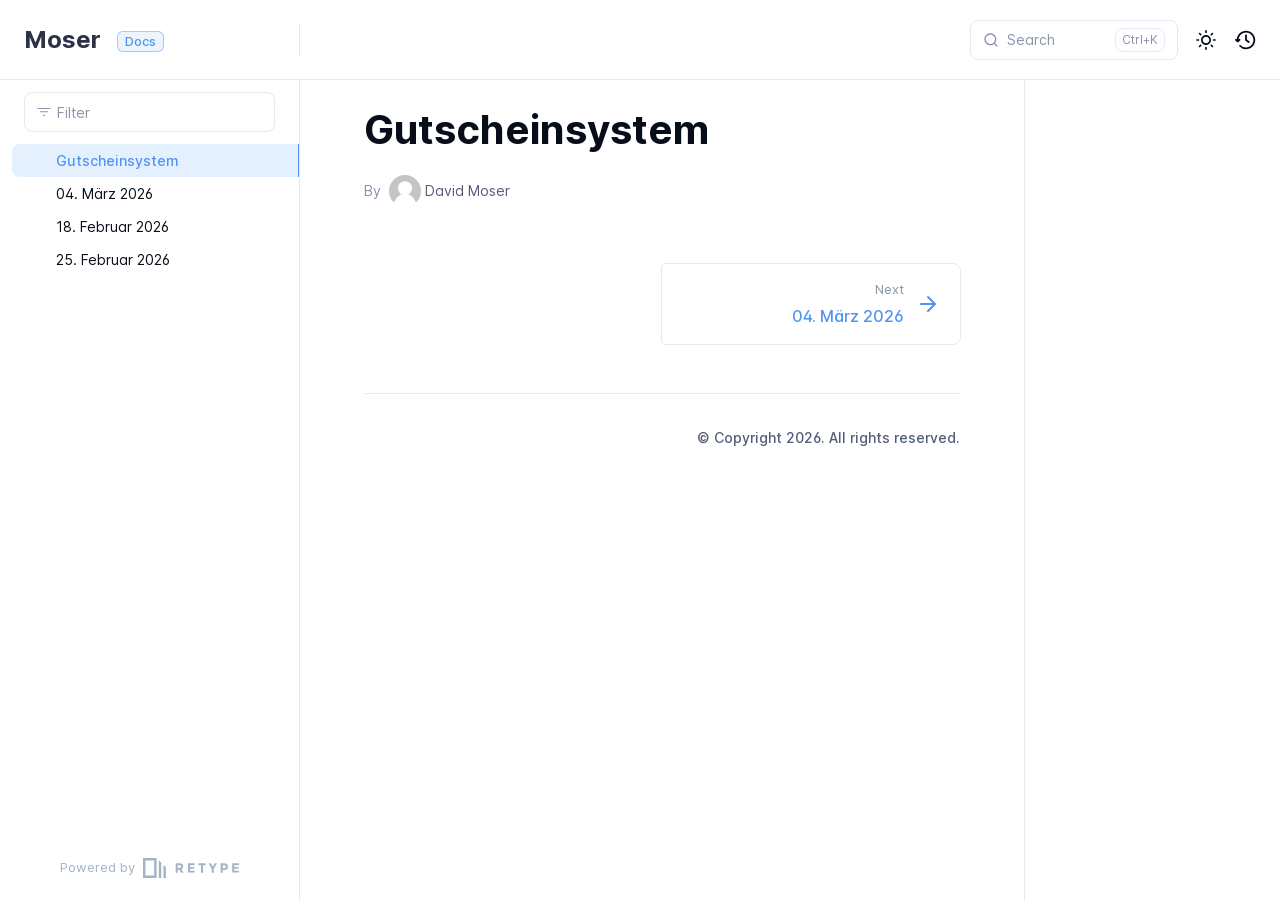
==== commit c77825d6: "Refreshes Retype-generated documentation. Process triggered by damoser1." ====
--- a/index.html
+++ b/index.html
@@ -4,7 +4,7 @@
     <meta charset="UTF-8">
     <meta name="viewport" content="width=device-width,initial-scale=1">
     <meta name="color-scheme" content="light dark">
-    <meta name="turbo-cache-control" content="no-cache" data-turbo-track="reload" data-track-token="4.1.0.825937751761">
+    <meta name="turbo-cache-control" content="no-cache" data-turbo-track="reload" data-track-token="4.1.0.825940249966">
 
     <!-- See retype.com -->
     <meta name="generator" content="Retype 4.1.0">
@@ -25,11 +25,11 @@
 
     <script data-cfasync="false">(function(){var cl=document.documentElement.classList,ls=localStorage.getItem("retype_scheme"),hd=cl.contains("dark"),hl=cl.contains("light"),wm=window.matchMedia&&window.matchMedia("(prefers-color-scheme: dark)").matches;if(ls==="dark"||(!ls&&wm&&!hd&&!hl)){cl.remove("light");cl.add("dark")}else if(ls==="light"||(!ls&&!wm&&!hd&&!hl)){cl.remove("dark");cl.add("light")}})();</script>
 
-    <link href="resources/css/retype.css?v=4.1.0.825937751761" rel="stylesheet">
-
-    <script data-cfasync="false" src="resources/js/config.js?v=4.1.0.825937751761" data-turbo-eval="false" defer></script>
+    <link href="resources/css/retype.css?v=4.1.0.825940249966" rel="stylesheet">
+
+    <script data-cfasync="false" src="resources/js/config.js?v=4.1.0.825940249966" data-turbo-eval="false" defer></script>
     <script data-cfasync="false" src="resources/js/retype.js?v=4.1.0" data-turbo-eval="false" defer></script>
-    <script id="lunr-js" data-cfasync="false" src="resources/js/lunr.js?v=4.1.0.825937751761" data-turbo-eval="false" defer></script>
+    <script id="lunr-js" data-cfasync="false" src="resources/js/lunr.js?v=4.1.0.825940249966" data-turbo-eval="false" defer></script>
 </head>
 <body>
     <div id="retype-app" class="relative text-base antialiased text-base-text bg-base-bg font-body">
@@ -152,7 +152,7 @@
                         <a class="px-5 py-4 -mx-px h-full flex items-center justify-end break-normal font-medium text-body-link border border-base-border hover:border-base-border-hover rounded-l rounded-r-lg transition-colors duration-150 relative hover:z-5" href="2026-04-03/">
                             <span>
                                 <span class="block text-xs font-normal text-right text-base-text-muted">Next</span>
-                                <span class="block mt-1">Doku 04. März 2026</span>
+                                <span class="block mt-1">04. März 2026</span>
                             </span>
                             <svg xmlns="http://www.w3.org/2000/svg" class="ml-3" width="24" height="24" viewBox="0 0 24 24" fill="currentColor" overflow="visible"><path d="M19.92 12.38a1 1 0 00-.22-1.09l-7-7a.996.996 0 10-1.41 1.41l5.3 5.3H5c-.55 0-1 .45-1 1s.45 1 1 1h11.59l-5.29 5.29a.996.996 0 000 1.41c.19.2.44.3.7.3s.51-.1.71-.29l7-7c.09-.09.16-.21.21-.33z" /><path fill="none" d="M0 0h24v24H0z" /></svg>
                         </a>
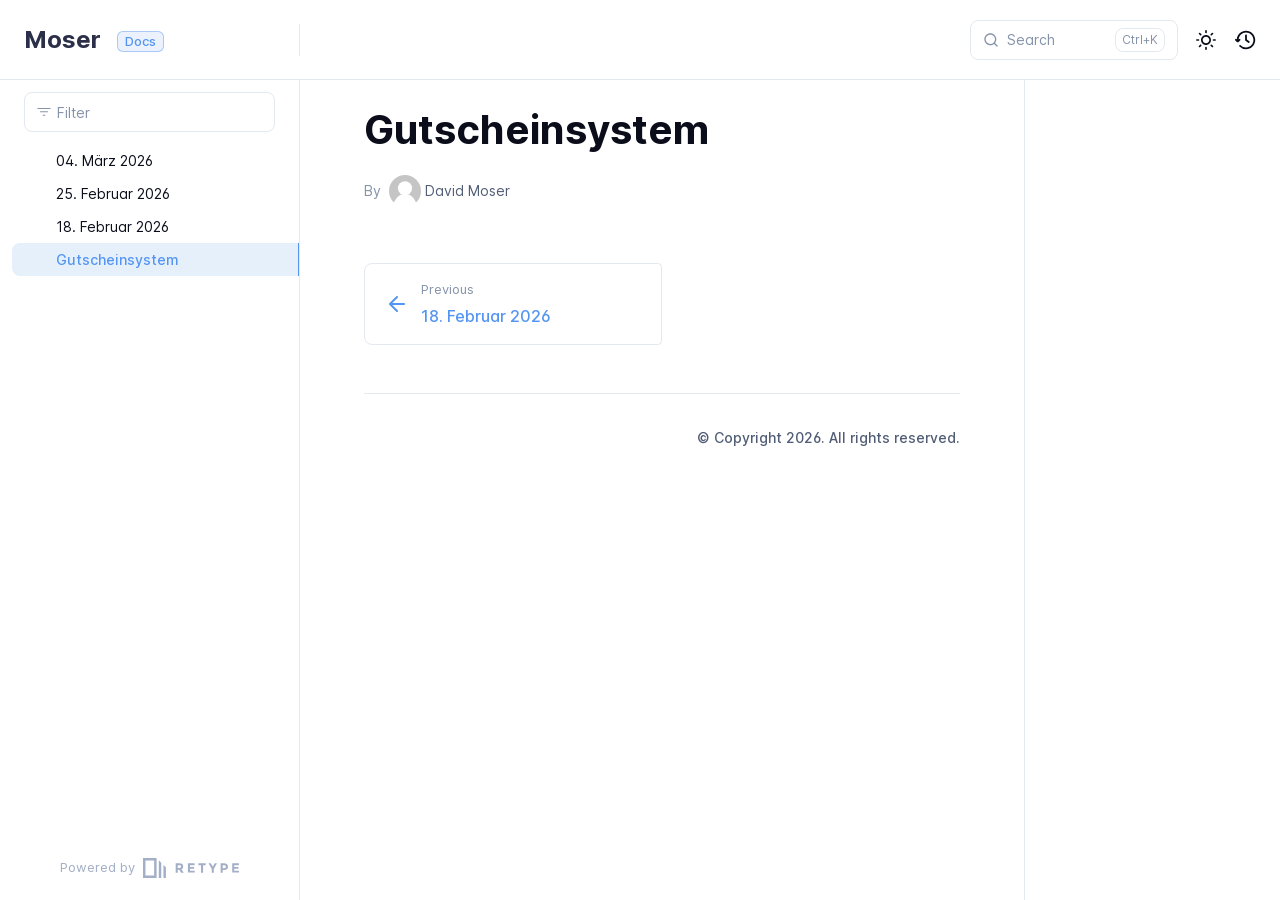
==== commit 49d56ed0: "Refreshes Retype-generated documentation. Process triggered by damoser1." ====
--- a/index.html
+++ b/index.html
@@ -4,7 +4,7 @@
     <meta charset="UTF-8">
     <meta name="viewport" content="width=device-width,initial-scale=1">
     <meta name="color-scheme" content="light dark">
-    <meta name="turbo-cache-control" content="no-cache" data-turbo-track="reload" data-track-token="4.1.0.825940249966">
+    <meta name="turbo-cache-control" content="no-cache" data-turbo-track="reload" data-track-token="4.1.0.825940559959">
 
     <!-- See retype.com -->
     <meta name="generator" content="Retype 4.1.0">
@@ -25,11 +25,11 @@
 
     <script data-cfasync="false">(function(){var cl=document.documentElement.classList,ls=localStorage.getItem("retype_scheme"),hd=cl.contains("dark"),hl=cl.contains("light"),wm=window.matchMedia&&window.matchMedia("(prefers-color-scheme: dark)").matches;if(ls==="dark"||(!ls&&wm&&!hd&&!hl)){cl.remove("light");cl.add("dark")}else if(ls==="light"||(!ls&&!wm&&!hd&&!hl)){cl.remove("dark");cl.add("light")}})();</script>
 
-    <link href="resources/css/retype.css?v=4.1.0.825940249966" rel="stylesheet">
-
-    <script data-cfasync="false" src="resources/js/config.js?v=4.1.0.825940249966" data-turbo-eval="false" defer></script>
+    <link href="resources/css/retype.css?v=4.1.0.825940559959" rel="stylesheet">
+
+    <script data-cfasync="false" src="resources/js/config.js?v=4.1.0.825940559959" data-turbo-eval="false" defer></script>
     <script data-cfasync="false" src="resources/js/retype.js?v=4.1.0" data-turbo-eval="false" defer></script>
-    <script id="lunr-js" data-cfasync="false" src="resources/js/lunr.js?v=4.1.0.825940249966" data-turbo-eval="false" defer></script>
+    <script id="lunr-js" data-cfasync="false" src="resources/js/lunr.js?v=4.1.0.825940559959" data-turbo-eval="false" defer></script>
 </head>
 <body>
     <div id="retype-app" class="relative text-base antialiased text-base-text bg-base-bg font-body">
@@ -146,16 +146,16 @@
             
                 <nav id="retype-nextprev" class="print:hidden flex mt-14">
                     <div class="w-1/2">
+                        <a class="px-5 py-4 h-full flex items-center break-normal font-medium text-body-link border border-base-border hover:border-base-border-hover rounded-r rounded-l-lg transition-colors duration-150 relative hover:z-5" href="2026-18-02/">
+                            <svg xmlns="http://www.w3.org/2000/svg" class="mr-3" width="24" height="24" viewBox="0 0 24 24" fill="currentColor" overflow="visible"><path d="M19 11H7.41l5.29-5.29a.996.996 0 10-1.41-1.41l-7 7a1 1 0 000 1.42l7 7a1.024 1.024 0 001.42-.01.996.996 0 000-1.41L7.41 13H19c.55 0 1-.45 1-1s-.45-1-1-1z" /><path fill="none" d="M0 0h24v24H0z" /></svg>
+                            <span>
+                                <span class="block text-xs font-normal text-base-text-muted">Previous</span>
+                                <span class="block mt-1">18. Februar 2026</span>
+                            </span>
+                        </a>
                     </div>
             
                     <div class="w-1/2">
-                        <a class="px-5 py-4 -mx-px h-full flex items-center justify-end break-normal font-medium text-body-link border border-base-border hover:border-base-border-hover rounded-l rounded-r-lg transition-colors duration-150 relative hover:z-5" href="2026-04-03/">
-                            <span>
-                                <span class="block text-xs font-normal text-right text-base-text-muted">Next</span>
-                                <span class="block mt-1">04. März 2026</span>
-                            </span>
-                            <svg xmlns="http://www.w3.org/2000/svg" class="ml-3" width="24" height="24" viewBox="0 0 24 24" fill="currentColor" overflow="visible"><path d="M19.92 12.38a1 1 0 00-.22-1.09l-7-7a.996.996 0 10-1.41 1.41l5.3 5.3H5c-.55 0-1 .45-1 1s.45 1 1 1h11.59l-5.29 5.29a.996.996 0 000 1.41c.19.2.44.3.7.3s.51-.1.71-.29l7-7c.09-.09.16-.21.21-.33z" /><path fill="none" d="M0 0h24v24H0z" /></svg>
-                        </a>
                     </div>
                 </nav>
             </footer>
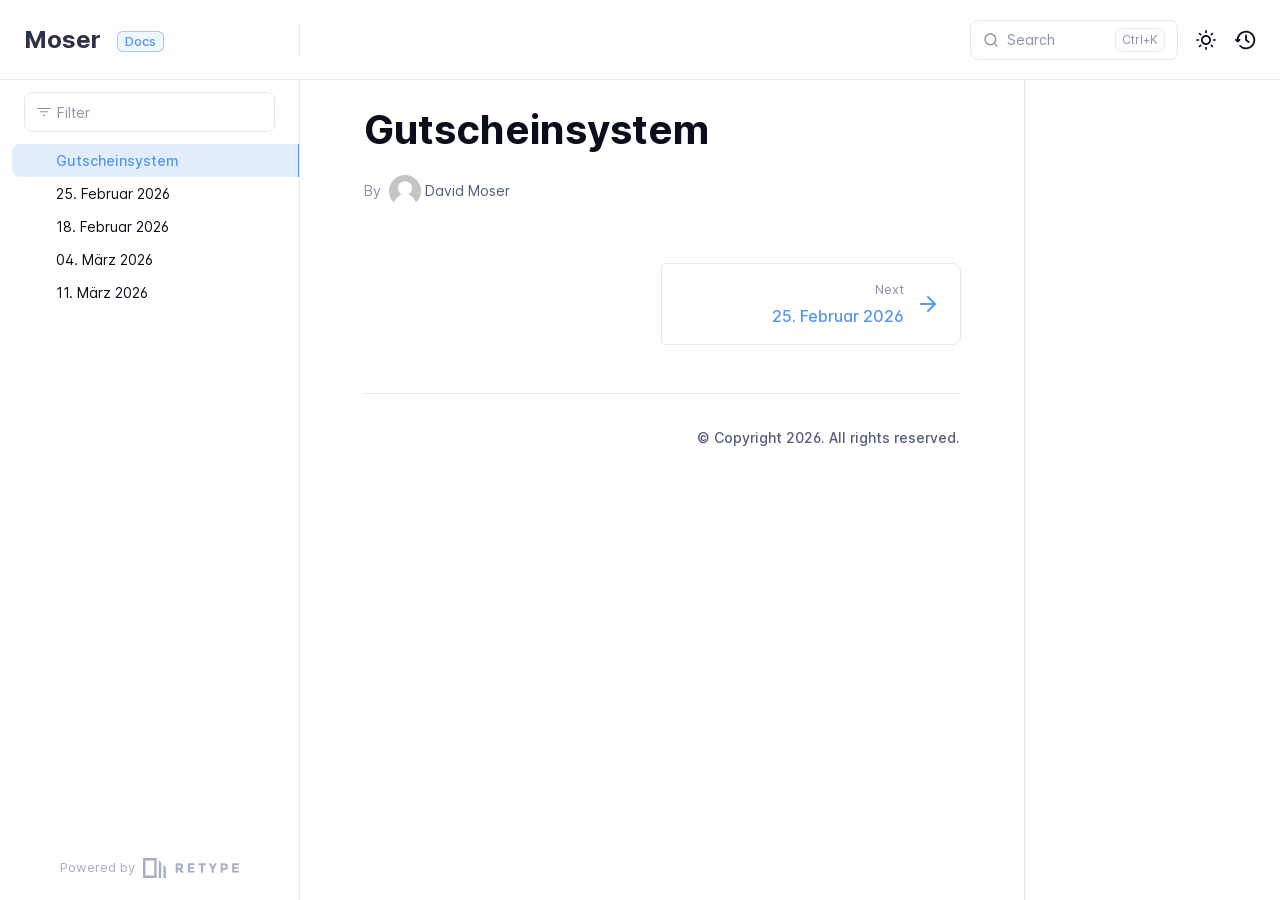
==== commit 8dd7a347: "Refreshes Retype-generated documentation. Process triggered by damoser1." ====
--- a/index.html
+++ b/index.html
@@ -4,7 +4,7 @@
     <meta charset="UTF-8">
     <meta name="viewport" content="width=device-width,initial-scale=1">
     <meta name="color-scheme" content="light dark">
-    <meta name="turbo-cache-control" content="no-cache" data-turbo-track="reload" data-track-token="4.1.0.825940559959">
+    <meta name="turbo-cache-control" content="no-cache" data-turbo-track="reload" data-track-token="4.1.0.826532447870">
 
     <!-- See retype.com -->
     <meta name="generator" content="Retype 4.1.0">
@@ -25,11 +25,11 @@
 
     <script data-cfasync="false">(function(){var cl=document.documentElement.classList,ls=localStorage.getItem("retype_scheme"),hd=cl.contains("dark"),hl=cl.contains("light"),wm=window.matchMedia&&window.matchMedia("(prefers-color-scheme: dark)").matches;if(ls==="dark"||(!ls&&wm&&!hd&&!hl)){cl.remove("light");cl.add("dark")}else if(ls==="light"||(!ls&&!wm&&!hd&&!hl)){cl.remove("dark");cl.add("light")}})();</script>
 
-    <link href="resources/css/retype.css?v=4.1.0.825940559959" rel="stylesheet">
-
-    <script data-cfasync="false" src="resources/js/config.js?v=4.1.0.825940559959" data-turbo-eval="false" defer></script>
+    <link href="resources/css/retype.css?v=4.1.0.826532447870" rel="stylesheet">
+
+    <script data-cfasync="false" src="resources/js/config.js?v=4.1.0.826532447870" data-turbo-eval="false" defer></script>
     <script data-cfasync="false" src="resources/js/retype.js?v=4.1.0" data-turbo-eval="false" defer></script>
-    <script id="lunr-js" data-cfasync="false" src="resources/js/lunr.js?v=4.1.0.825940559959" data-turbo-eval="false" defer></script>
+    <script id="lunr-js" data-cfasync="false" src="resources/js/lunr.js?v=4.1.0.826532447870" data-turbo-eval="false" defer></script>
 </head>
 <body>
     <div id="retype-app" class="relative text-base antialiased text-base-text bg-base-bg font-body">
@@ -146,16 +146,16 @@
             
                 <nav id="retype-nextprev" class="print:hidden flex mt-14">
                     <div class="w-1/2">
-                        <a class="px-5 py-4 h-full flex items-center break-normal font-medium text-body-link border border-base-border hover:border-base-border-hover rounded-r rounded-l-lg transition-colors duration-150 relative hover:z-5" href="2026-18-02/">
-                            <svg xmlns="http://www.w3.org/2000/svg" class="mr-3" width="24" height="24" viewBox="0 0 24 24" fill="currentColor" overflow="visible"><path d="M19 11H7.41l5.29-5.29a.996.996 0 10-1.41-1.41l-7 7a1 1 0 000 1.42l7 7a1.024 1.024 0 001.42-.01.996.996 0 000-1.41L7.41 13H19c.55 0 1-.45 1-1s-.45-1-1-1z" /><path fill="none" d="M0 0h24v24H0z" /></svg>
-                            <span>
-                                <span class="block text-xs font-normal text-base-text-muted">Previous</span>
-                                <span class="block mt-1">18. Februar 2026</span>
-                            </span>
-                        </a>
                     </div>
             
                     <div class="w-1/2">
+                        <a class="px-5 py-4 -mx-px h-full flex items-center justify-end break-normal font-medium text-body-link border border-base-border hover:border-base-border-hover rounded-l rounded-r-lg transition-colors duration-150 relative hover:z-5" href="2026-25-02/">
+                            <span>
+                                <span class="block text-xs font-normal text-right text-base-text-muted">Next</span>
+                                <span class="block mt-1">25. Februar 2026</span>
+                            </span>
+                            <svg xmlns="http://www.w3.org/2000/svg" class="ml-3" width="24" height="24" viewBox="0 0 24 24" fill="currentColor" overflow="visible"><path d="M19.92 12.38a1 1 0 00-.22-1.09l-7-7a.996.996 0 10-1.41 1.41l5.3 5.3H5c-.55 0-1 .45-1 1s.45 1 1 1h11.59l-5.29 5.29a.996.996 0 000 1.41c.19.2.44.3.7.3s.51-.1.71-.29l7-7c.09-.09.16-.21.21-.33z" /><path fill="none" d="M0 0h24v24H0z" /></svg>
+                        </a>
                     </div>
                 </nav>
             </footer>
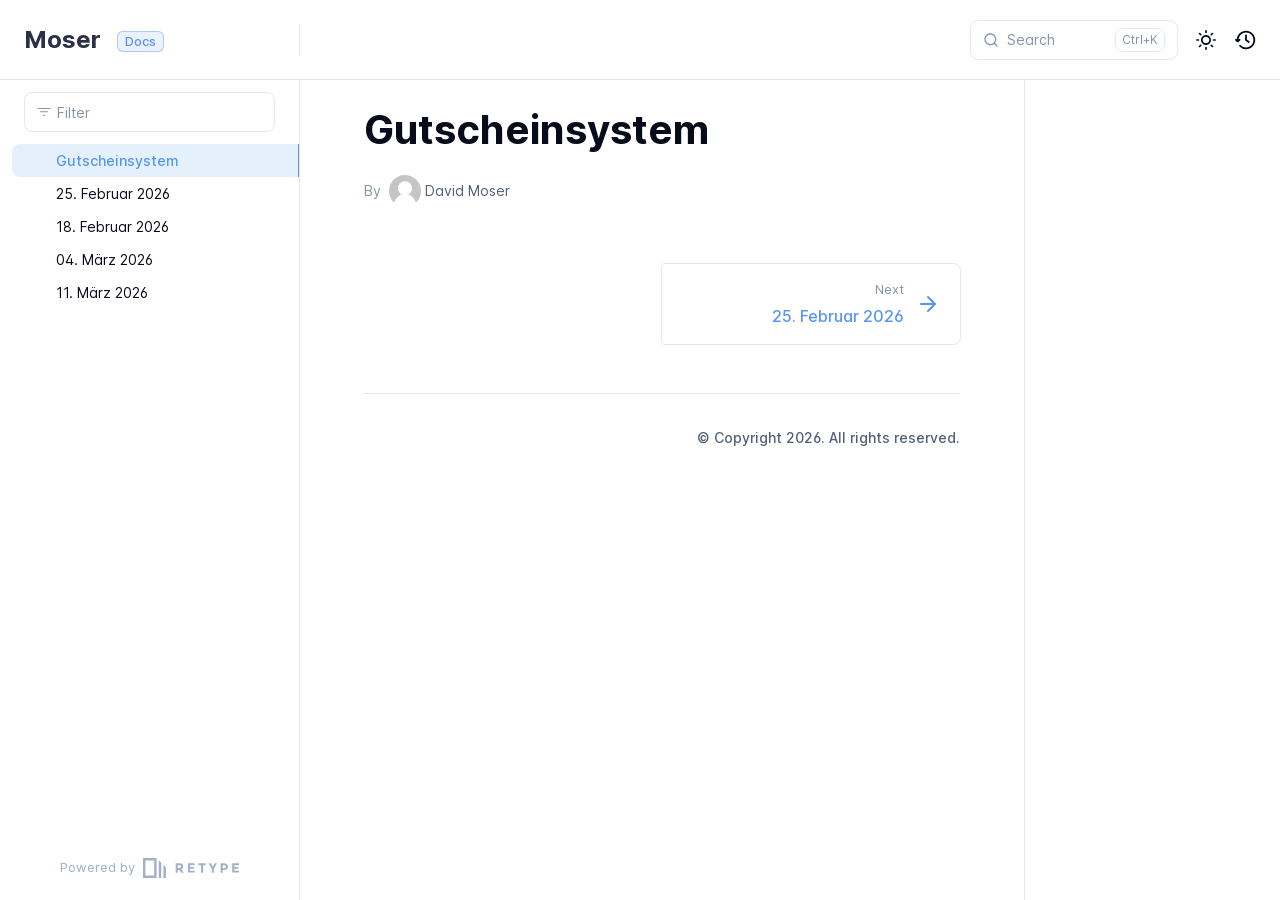
==== commit d76f048f: "Refreshes Retype-generated documentation. Process triggered by damoser1." ====
--- a/index.html
+++ b/index.html
@@ -4,7 +4,7 @@
     <meta charset="UTF-8">
     <meta name="viewport" content="width=device-width,initial-scale=1">
     <meta name="color-scheme" content="light dark">
-    <meta name="turbo-cache-control" content="no-cache" data-turbo-track="reload" data-track-token="4.1.0.826532447870">
+    <meta name="turbo-cache-control" content="no-cache" data-turbo-track="reload" data-track-token="4.1.0.826544533440">
 
     <!-- See retype.com -->
     <meta name="generator" content="Retype 4.1.0">
@@ -25,11 +25,11 @@
 
     <script data-cfasync="false">(function(){var cl=document.documentElement.classList,ls=localStorage.getItem("retype_scheme"),hd=cl.contains("dark"),hl=cl.contains("light"),wm=window.matchMedia&&window.matchMedia("(prefers-color-scheme: dark)").matches;if(ls==="dark"||(!ls&&wm&&!hd&&!hl)){cl.remove("light");cl.add("dark")}else if(ls==="light"||(!ls&&!wm&&!hd&&!hl)){cl.remove("dark");cl.add("light")}})();</script>
 
-    <link href="resources/css/retype.css?v=4.1.0.826532447870" rel="stylesheet">
-
-    <script data-cfasync="false" src="resources/js/config.js?v=4.1.0.826532447870" data-turbo-eval="false" defer></script>
+    <link href="resources/css/retype.css?v=4.1.0.826544533440" rel="stylesheet">
+
+    <script data-cfasync="false" src="resources/js/config.js?v=4.1.0.826544533440" data-turbo-eval="false" defer></script>
     <script data-cfasync="false" src="resources/js/retype.js?v=4.1.0" data-turbo-eval="false" defer></script>
-    <script id="lunr-js" data-cfasync="false" src="resources/js/lunr.js?v=4.1.0.826532447870" data-turbo-eval="false" defer></script>
+    <script id="lunr-js" data-cfasync="false" src="resources/js/lunr.js?v=4.1.0.826544533440" data-turbo-eval="false" defer></script>
 </head>
 <body>
     <div id="retype-app" class="relative text-base antialiased text-base-text bg-base-bg font-body">
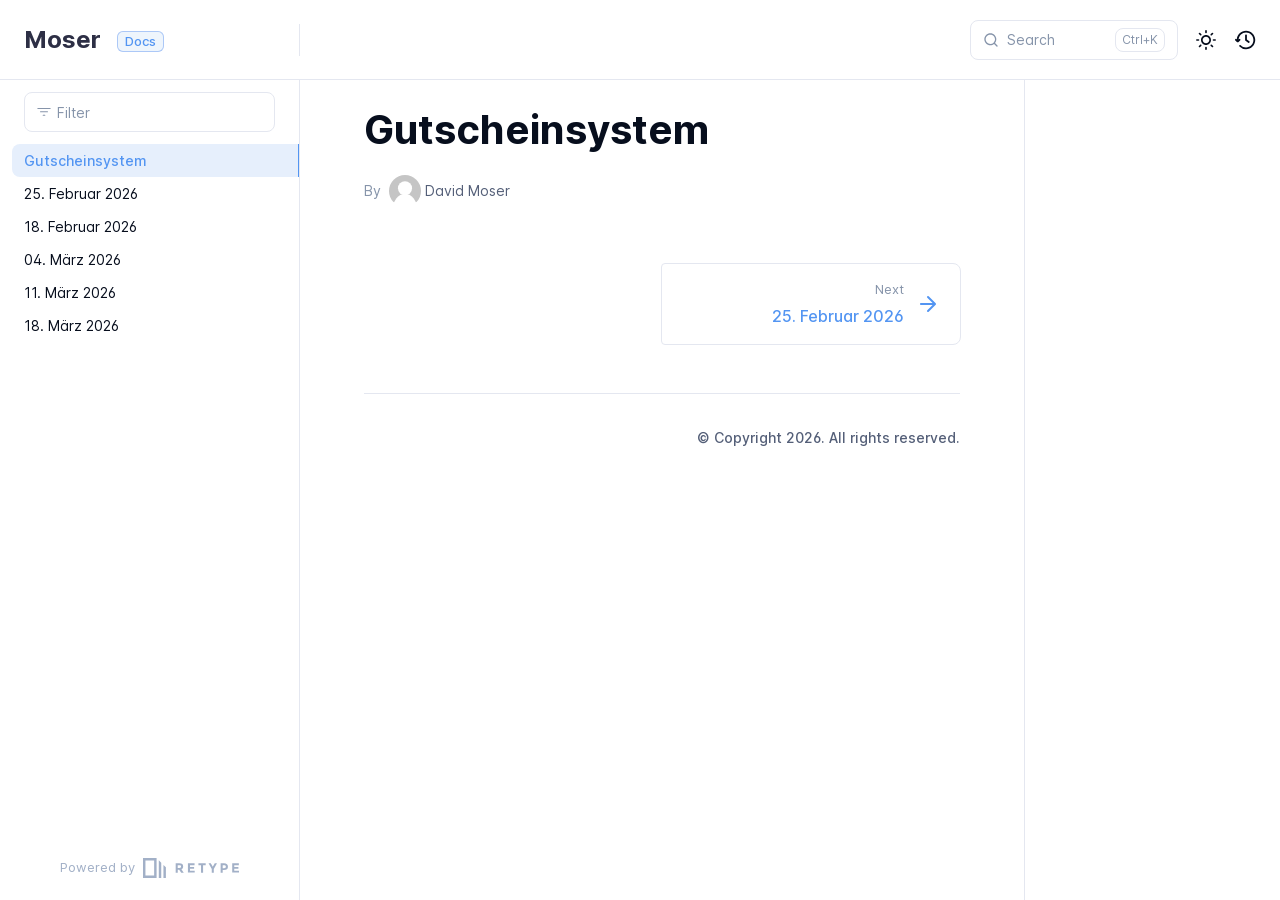
==== commit 8aa97665: "Refreshes Retype-generated documentation. Process triggered by damoser1." ====
--- a/index.html
+++ b/index.html
@@ -4,32 +4,37 @@
     <meta charset="UTF-8">
     <meta name="viewport" content="width=device-width,initial-scale=1">
     <meta name="color-scheme" content="light dark">
-    <meta name="turbo-cache-control" content="no-cache" data-turbo-track="reload" data-track-token="4.1.0.826544533440">
+    <meta name="turbo-cache-control" content="no-cache" data-turbo-track="reload" data-track-token="4.4.0.827740147714">
 
     <!-- See retype.com -->
-    <meta name="generator" content="Retype 4.1.0">
+    <meta name="generator" content="Retype 4.4.0">
 
     <!-- Primary Meta Tags -->
     <title>Gutscheinsystem</title>
     <meta name="title" content="Gutscheinsystem">
 
     <!-- Canonical -->
-    <link rel="canonical" href="/">
+    <link rel="canonical" href="http://moser.2526.rasser-unterricht.at/">
 
     <!-- Open Graph -->
     <meta property="og:type" content="website">
-    <meta property="og:url" content="/">
+    <meta property="og:url" content="http://moser.2526.rasser-unterricht.at/">
     <meta property="og:title" content="Gutscheinsystem">
     <meta property="og:site_name" content="Moser">
     <meta property="og:locale" content="en_US">
 
+    <!-- Twitter -->
+    <meta name="twitter:card" content="summary_large_image">
+    <meta name="twitter:url" content="http://moser.2526.rasser-unterricht.at/">
+    <meta name="twitter:title" content="Gutscheinsystem">
+
     <script data-cfasync="false">(function(){var cl=document.documentElement.classList,ls=localStorage.getItem("retype_scheme"),hd=cl.contains("dark"),hl=cl.contains("light"),wm=window.matchMedia&&window.matchMedia("(prefers-color-scheme: dark)").matches;if(ls==="dark"||(!ls&&wm&&!hd&&!hl)){cl.remove("light");cl.add("dark")}else if(ls==="light"||(!ls&&!wm&&!hd&&!hl)){cl.remove("dark");cl.add("light")}})();</script>
 
-    <link href="resources/css/retype.css?v=4.1.0.826544533440" rel="stylesheet">
-
-    <script data-cfasync="false" src="resources/js/config.js?v=4.1.0.826544533440" data-turbo-eval="false" defer></script>
-    <script data-cfasync="false" src="resources/js/retype.js?v=4.1.0" data-turbo-eval="false" defer></script>
-    <script id="lunr-js" data-cfasync="false" src="resources/js/lunr.js?v=4.1.0.826544533440" data-turbo-eval="false" defer></script>
+    <link href="resources/css/retype.css?v=4.4.0.827740147714" rel="stylesheet">
+
+    <script data-cfasync="false" src="resources/js/config.js?v=4.4.0.827740147714" data-turbo-eval="false" defer></script>
+    <script data-cfasync="false" src="resources/js/retype.js?v=4.4.0" data-turbo-eval="false" defer></script>
+    <script id="lunr-js" data-cfasync="false" src="resources/js/lunr.js?v=4.4.0.827740147714" data-turbo-eval="false" defer></script>
 </head>
 <body>
     <div id="retype-app" class="relative text-base antialiased text-base-text bg-base-bg font-body">
@@ -44,7 +49,7 @@
             <!-- Logo -->
             <div class="flex items-center justify-between h-full py-2 md:w-75">
                 <div class="flex items-center px-2 md:px-6">
-                    <a id="retype-branding-logo" href="" class="flex items-center leading-snug text-2xl">
+                    <a id="retype-branding-logo" href="http://moser.2526.rasser-unterricht.at/" class="flex items-center leading-snug text-2xl">
                         <span class="dark:text-white font-bold line-clamp-1 md:line-clamp-2">Moser</span>
                     </a><span id="retype-branding-label" class="inline-flex mt-1 px-2 py-1 ml-4 text-xs font-medium leading-none items-center rounded-md bg-branding-label-bg text-branding-label-text ring-1 ring-branding-label-border ring-inset md:inline-block">Docs</span>
                 </div>
@@ -119,12 +124,7 @@
                 <!-- Rendered if sidebar right is enabled -->
                 <div id="retype-sidebar-right-toggle"></div>
                 <!-- Page content  -->
-<doc-anchor-target id="gutscheinsystem" class="break-words">
-    <h1>
-        <doc-anchor-trigger class="header-anchor-trigger" to="#gutscheinsystem">#</doc-anchor-trigger>
-        <span>Gutscheinsystem</span>
-    </h1>
-</doc-anchor-target>
+<h1 id="gutscheinsystem">Gutscheinsystem</h1>
 <div class="-mt-3 mb-12 flex flex-wrap text-sm text-gray-400 dark:text-dark-350 items-center">
     <div class="flex items-center">
         <div>By</div>
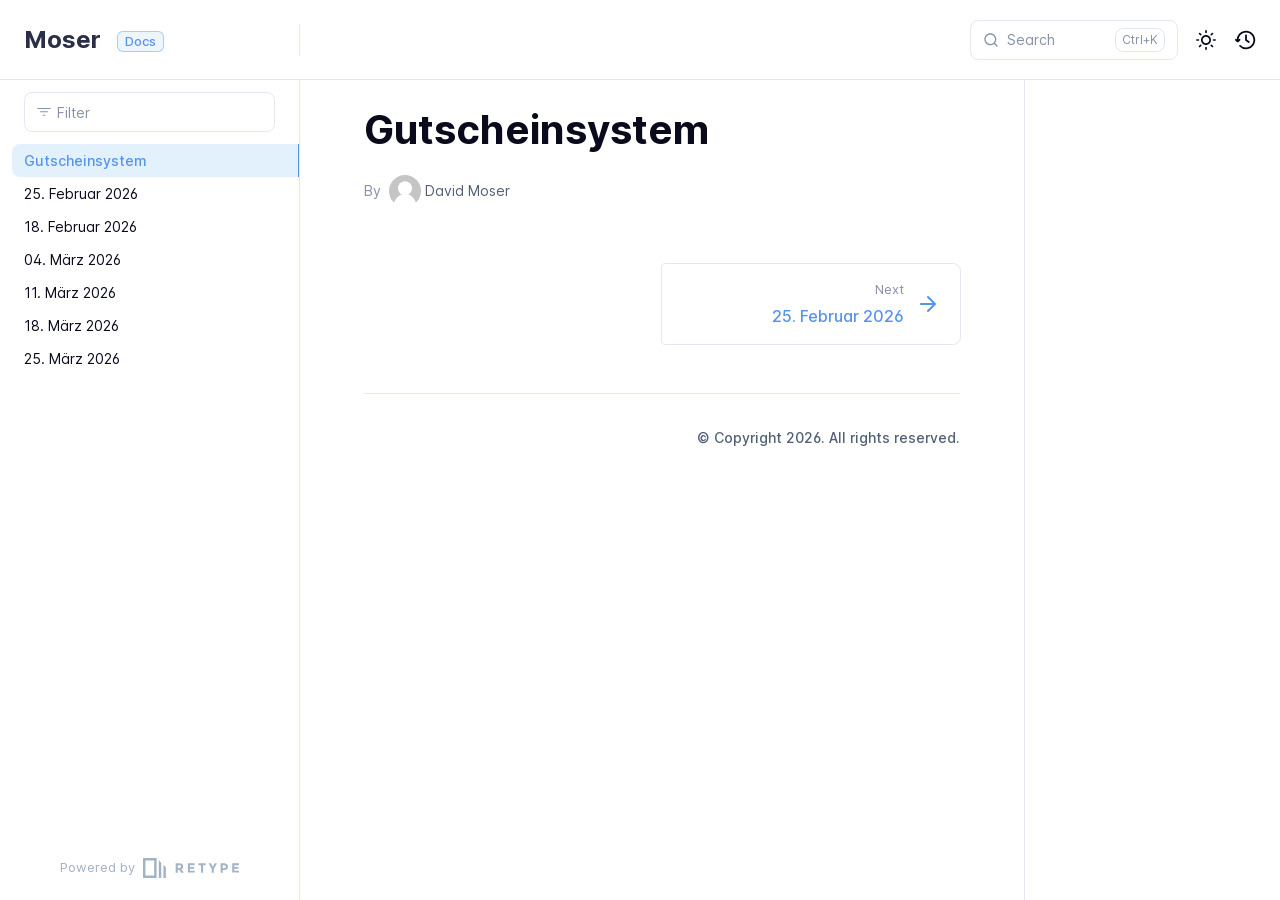
==== commit cf046b1d: "Refreshes Retype-generated documentation. Process triggered by damoser1." ====
--- a/index.html
+++ b/index.html
@@ -4,7 +4,7 @@
     <meta charset="UTF-8">
     <meta name="viewport" content="width=device-width,initial-scale=1">
     <meta name="color-scheme" content="light dark">
-    <meta name="turbo-cache-control" content="no-cache" data-turbo-track="reload" data-track-token="4.4.0.827740147714">
+    <meta name="turbo-cache-control" content="no-cache" data-turbo-track="reload" data-track-token="4.4.0.827755539564">
 
     <!-- See retype.com -->
     <meta name="generator" content="Retype 4.4.0">
@@ -30,11 +30,11 @@
 
     <script data-cfasync="false">(function(){var cl=document.documentElement.classList,ls=localStorage.getItem("retype_scheme"),hd=cl.contains("dark"),hl=cl.contains("light"),wm=window.matchMedia&&window.matchMedia("(prefers-color-scheme: dark)").matches;if(ls==="dark"||(!ls&&wm&&!hd&&!hl)){cl.remove("light");cl.add("dark")}else if(ls==="light"||(!ls&&!wm&&!hd&&!hl)){cl.remove("dark");cl.add("light")}})();</script>
 
-    <link href="resources/css/retype.css?v=4.4.0.827740147714" rel="stylesheet">
-
-    <script data-cfasync="false" src="resources/js/config.js?v=4.4.0.827740147714" data-turbo-eval="false" defer></script>
+    <link href="resources/css/retype.css?v=4.4.0.827755539564" rel="stylesheet">
+
+    <script data-cfasync="false" src="resources/js/config.js?v=4.4.0.827755539564" data-turbo-eval="false" defer></script>
     <script data-cfasync="false" src="resources/js/retype.js?v=4.4.0" data-turbo-eval="false" defer></script>
-    <script id="lunr-js" data-cfasync="false" src="resources/js/lunr.js?v=4.4.0.827740147714" data-turbo-eval="false" defer></script>
+    <script id="lunr-js" data-cfasync="false" src="resources/js/lunr.js?v=4.4.0.827755539564" data-turbo-eval="false" defer></script>
 </head>
 <body>
     <div id="retype-app" class="relative text-base antialiased text-base-text bg-base-bg font-body">
